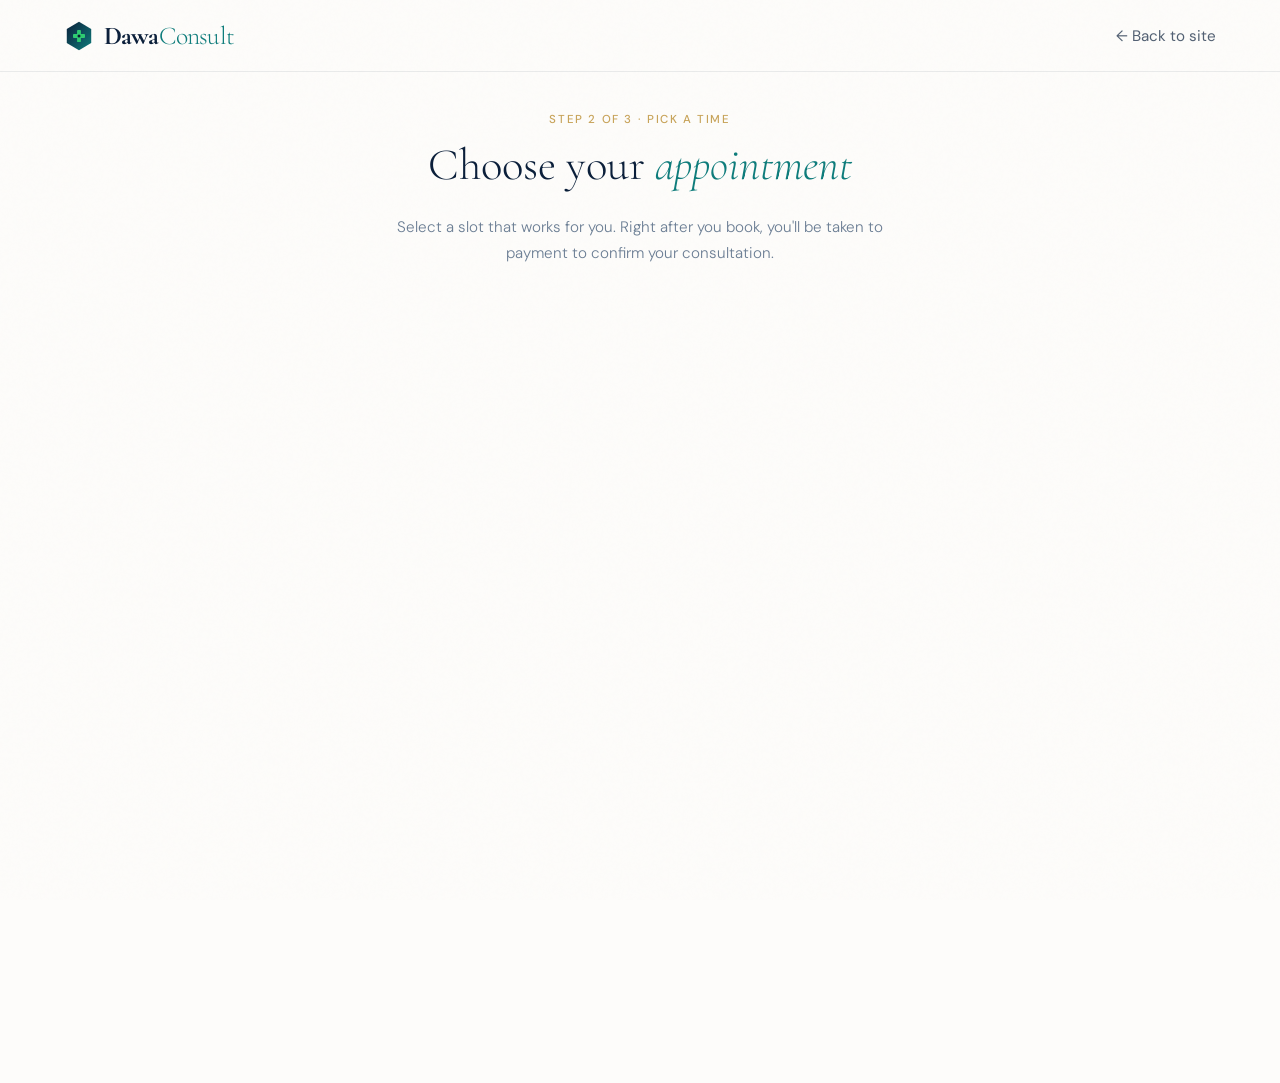
==== book.html @ 5c8137cf "Add files via upload" ====
<!DOCTYPE html>
<html lang="en">
<head>
<meta charset="UTF-8">
<meta name="viewport" content="width=device-width, initial-scale=1.0">
<meta name="description" content="Pick a time for your DawaConsult pharmacy consultation.">
<title>Book Your Consultation | DawaConsult</title>

<!-- Same favicon as the rest of the site -->
<link rel="icon" type="image/svg+xml" href="data:image/svg+xml,%3Csvg xmlns='http://www.w3.org/2000/svg' viewBox='0 0 140 140'%3E%3Cdefs%3E%3ClinearGradient id='g' x1='0%25' y1='0%25' x2='100%25' y2='100%25'%3E%3Cstop offset='0%25' stop-color='%230B1F3A'/%3E%3Cstop offset='100%25' stop-color='%230E7C7B'/%3E%3C/linearGradient%3E%3C/defs%3E%3Cpolygon points='70,4 127,37 127,103 70,136 13,103 13,37' fill='url(%23g)'/%3E%3Crect x='61' y='42' width='18' height='56' rx='4' fill='%232ECC71'/%3E%3Crect x='42' y='61' width='56' height='18' rx='4' fill='%232ECC71'/%3E%3Ccircle cx='70' cy='70' r='7' fill='%230B1F3A'/%3E%3C/svg%3E">

<!-- Same fonts as the rest of the site -->
<link rel="preconnect" href="https://fonts.googleapis.com">
<link href="https://fonts.googleapis.com/css2?family=Cormorant+Garamond:ital,wght@0,300;0,400;0,600;0,700;1,300;1,400&family=DM+Sans:wght@300;400;500&display=swap" rel="stylesheet">

<!-- Your existing stylesheet -->
<link rel="stylesheet" href="styles.css">

<!-- Calendly embed assets -->
<link href="https://assets.calendly.com/assets/external/widget.css" rel="stylesheet">
<script src="https://assets.calendly.com/assets/external/widget.js"></script>

<style>
  .pay-header {
    display: flex; align-items: center; justify-content: space-between;
    padding: 1.25rem 5vw; border-bottom: 1px solid rgba(11,31,58,0.08);
    background: var(--white, #FDFCFA);
  }
  .pay-header .nav-logo { display: flex; align-items: center; gap: 0.6rem; }
  .pay-back { font-family: 'DM Sans', sans-serif; font-size: 0.95rem; color: var(--navy, #0B1F3A); text-decoration: none; opacity: 0.7; }
  .pay-back:hover { opacity: 1; }

  .book-wrap { max-width: 900px; margin: 0 auto; padding: 2.5rem 5vw 4rem; }
  .book-intro { text-align: center; margin-bottom: 2rem; }
  .book-intro .section-title, .book-intro .section-sub { margin-left: auto; margin-right: auto; }

  /* The little banner that appears when a booking is detected */
  .book-confirm {
    display: none; text-align: center; max-width: 520px; margin: 0 auto 1.5rem;
    background: var(--cream, #F5F0E8); border-radius: 12px; padding: 1rem 1.25rem;
    font-family: 'DM Sans', sans-serif; color: var(--navy, #0B1F3A);
  }
  .book-confirm.show { display: block; }

  #calendly-embed { min-width: 320px; height: 720px; }
</style>
</head>
<body>

<header class="pay-header">
  <a href="index.html" class="nav-logo" style="text-decoration:none;">
    <svg width="30" height="30" viewBox="0 0 140 140" xmlns="http://www.w3.org/2000/svg">
      <defs>
        <linearGradient id="navHex" x1="0%" y1="0%" x2="100%" y2="100%">
          <stop offset="0%" stop-color="#0B1F3A"/>
          <stop offset="100%" stop-color="#0E7C7B"/>
        </linearGradient>
      </defs>
      <polygon points="70,4 127,37 127,103 70,136 13,103 13,37" fill="url(#navHex)"/>
      <rect x="61" y="42" width="18" height="56" rx="4" fill="#2ECC71"/>
      <rect x="42" y="61" width="56" height="18" rx="4" fill="#2ECC71"/>
      <circle cx="70" cy="70" r="7" fill="#0B1F3A"/>
    </svg>
    <span style="font-size:1.6rem;font-weight:700;letter-spacing:-0.03em;font-family:'Cormorant Garamond',serif;color:var(--navy,#0B1F3A);">Dawa<span style="color:var(--teal,#0E7C7B);font-weight:300;">Consult</span></span>
  </a>
  <a class="pay-back" href="index.html">&larr; Back to site</a>
</header>

<main class="book-wrap">
  <div class="book-intro">
    <div class="section-label">Step 2 of 3 &middot; Pick a time</div>
    <h2 class="section-title">Choose your <em>appointment</em></h2>
    <p class="section-sub">Select a slot that works for you. Right after you book, you'll be taken to payment to confirm your consultation.</p>
  </div>

  <div class="book-confirm" id="book-confirm">
    Booked! Taking you to payment&hellip;
  </div>

  <!-- Calendly scheduler renders inside here -->
  <div id="calendly-embed"></div>
</main>

<script>
  // ─────────────────────────────────────────────────────────────
  //  book.html — embedded Calendly + hand-off to pay.html
  //  Calendly lives INSIDE this page, so when the booking finishes
  //  we catch the signal and send the visitor to pay ourselves.
  //  (No paid Calendly plan needed.)
  // ─────────────────────────────────────────────────────────────

  const CALENDLY_URL = 'https://calendly.com/cryanmwirigi/full-consultation';

  // Read what the form passed along (all optional).
  const params = new URLSearchParams(window.location.search);
  const tier  = params.get('tier')  || '';   // quick / full / ongoing
  const email = params.get('email') || '';
  const name  = params.get('name')  || '';

  // Embed the Calendly scheduler, pre-filled with their name/email if we have them.
  Calendly.initInlineWidget({
    url: CALENDLY_URL,
    parentElement: document.getElementById('calendly-embed'),
    prefill: { name: name, email: email },
  });

  // Listen for Calendly's messages. When a booking completes, hand off to pay.
  function isCalendlyEvent(e) {
    return e.data && e.origin === 'https://calendly.com'
      && typeof e.data.event === 'string'
      && e.data.event.indexOf('calendly.') === 0;
  }

  window.addEventListener('message', function (e) {
    if (isCalendlyEvent(e) && e.data.event === 'calendly.event_scheduled') {
      // Show a brief confirmation, then forward to payment carrying the package + email.
      document.getElementById('book-confirm').classList.add('show');

      const next = new URLSearchParams();
      if (tier)  next.set('tier', tier);
      if (email) next.set('email', email);

      setTimeout(function () {
        window.location.href = 'pay.html' + (next.toString() ? '?' + next.toString() : '');
      }, 1200);
    }
  });
</script>
</body>
</html>
---- styles.css ----
:root {
    --navy: #0B1F3A;
    --teal: #0E7C7B;
    --teal-light: #12A19F;
    --gold: #C8A45A;
    --gold-light: #E2C47E;
    --cream: #F5F0E8;
    --white: #FDFCFA;
    --text: #1A2E44;
    --muted: #6B7E94;
    --border: rgba(200,164,90,0.25);
  }

  *, *::before, *::after { box-sizing: border-box; margin: 0; padding: 0; }

  html { scroll-behavior: smooth; }

  body {
    font-family: 'DM Sans', sans-serif;
    background: var(--white);
    color: var(--text);
    overflow-x: hidden;
  }

  /* ── NOISE OVERLAY ── */
  body::before {
    content: '';
    position: fixed;
    inset: 0;
    background-image: url("data:image/svg+xml,%3Csvg viewBox='0 0 200 200' xmlns='http://www.w3.org/2000/svg'%3E%3Cfilter id='n'%3E%3CfeTurbulence type='fractalNoise' baseFrequency='0.9' numOctaves='4' stitchTiles='stitch'/%3E%3C/filter%3E%3Crect width='100%25' height='100%25' filter='url(%23n)' opacity='0.03'/%3E%3C/svg%3E");
    pointer-events: none;
    z-index: 9999;
    opacity: 0.4;
  }

  /* ── NAV ── */
  nav {
    position: fixed;
    top: 0; left: 0; right: 0;
    z-index: 100;
    display: flex;
    align-items: center;
    justify-content: space-between;
    padding: 1.4rem 5vw;
    background: transparent;
    backdrop-filter: none;
    border-bottom: 1px solid transparent;
    transition: background 0.3s cubic-bezier(0.4,0,0.2,1), backdrop-filter 0.3s, border-color 0.3s, box-shadow 0.3s cubic-bezier(0.4,0,0.2,1), padding 0.3s;
  }

  nav.scrolled {
    background: var(--white);
    backdrop-filter: none;
    border-bottom-color: transparent;
    box-shadow: 0 2px 12px rgba(11, 31, 58, 0.06);
  }

  .nav-logo {
    font-family: 'Cormorant Garamond', serif;
    font-size: 1.7rem;
    font-weight: 700;
    color: var(--white);
    letter-spacing: -0.02em;
    display: flex;
    align-items: center;
    gap: 0.6rem;
    transition: color 0.3s cubic-bezier(0.4,0,0.2,1);
  }

  .nav-logo span { 
    color: rgba(255,255,255,0.85); 
    transition: color 0.3s cubic-bezier(0.4,0,0.2,1);
  }

  nav.scrolled .nav-logo { color: var(--navy); }
  nav.scrolled .nav-logo span { color: var(--teal); }

  .nav-links {
    display: flex;
    gap: 2.4rem;
    list-style: none;
  }

  .nav-links a {
    font-size: 0.82rem;
    font-weight: 500;
    letter-spacing: 0.08em;
    text-transform: uppercase;
    color: rgba(255,255,255,0.85);
    text-decoration: none;
    transition: color 0.3s cubic-bezier(0.4,0,0.2,1);
  }

  .nav-links a:hover { color: var(--white); }

  nav.scrolled .nav-links a { color: var(--muted); }
  nav.scrolled .nav-links a:hover { color: var(--teal); }

  .nav-cta {
    background: var(--teal);
    color: var(--white) !important;
    padding: 0.55rem 1.4rem;
    border-radius: 2px;
  }

  .nav-cta:hover { background: var(--teal-light); color: var(--white) !important; }

  /* ── HERO: FULL-BLEED IMAGE STACK ── */
  .hero {
    min-height: 100dvh;
    position: relative;
    display: flex;
    align-items: center;
    justify-content: center;
    text-align: center;
    padding: 8rem 5vw 5rem;
    overflow: hidden;
  }

  /* The living image background */
  .hero-image-bg {
    position: absolute;
    inset: 0;
    z-index: 0;
  }

  .hero-bg-img {
    position: absolute;
    inset: 0;
    width: 100%;
    height: 100%;
    object-fit: cover;
    opacity: 0;
    transition: opacity 1.8s cubic-bezier(0.4, 0, 0.2, 1);
    z-index: 1;
  }

  .hero-bg-img.active {
    opacity: 1;
    z-index: 2;
    animation: kenBurns 7s ease-out forwards;
  }

  @keyframes kenBurns {
    0% { transform: scale(1) translate(0, 0); }
    100% { transform: scale(1.1) translate(-1%, -1%); }
  }

  /* Dark overlay so text is readable */
  .hero-bg-overlay {
    position: absolute;
    inset: 0;
    background: linear-gradient(to bottom, rgba(11,31,58,0.82) 0%, rgba(11,31,58,0.65) 40%, rgba(11,31,58,0.75) 100%);
    z-index: 3;
  }

  /* Content sits on top */
  .hero-content {
    position: relative;
    z-index: 4;
    max-width: 720px;
    margin: 0 auto;
  }

  .hero-badge {
    display: inline-flex;
    align-items: center;
    gap: 0.5rem;
    font-size: 0.75rem;
    font-weight: 500;
    letter-spacing: 0.12em;
    text-transform: uppercase;
    color: var(--gold);
    border: 1px solid rgba(200,164,90,0.4);
    padding: 0.4rem 1rem;
    border-radius: 100px;
    margin-bottom: 1.8rem;
    animation: fadeUp 0.8s ease both;
  }

  .hero-badge::before {
    content: '';
    width: 6px; height: 6px;
    border-radius: 50%;
    background: var(--gold);
  }

  .hero-title {
    font-family: 'Cormorant Garamond', serif;
    font-size: clamp(2.8rem, 5.5vw, 5.2rem);
    font-weight: 300;
    line-height: 1.08;
    color: var(--white);
    margin-bottom: 1.6rem;
    animation: fadeUp 0.8s 0.1s ease both;
    text-shadow: 0 2px 20px rgba(11,31,58,0.3);
  }

  .hero-title em {
    font-style: italic;
    color: var(--teal-light);
  }

  .hero-desc {
    font-size: 1.05rem;
    line-height: 1.75;
    color: rgba(253,252,250,0.85);
    max-width: 520px;
    margin: 0 auto 2.8rem;
    font-weight: 300;
    animation: fadeUp 0.8s 0.2s ease both;
    text-shadow: 0 1px 10px rgba(11,31,58,0.2);
  }

  .hero-actions {
    display: flex;
    gap: 1.2rem;
    flex-wrap: wrap;
    justify-content: center;
    animation: fadeUp 0.8s 0.3s ease both;
  }

  .btn-primary {
    background: var(--teal);
    color: var(--white);
    padding: 0.95rem 2.4rem;
    border: none;
    border-radius: 2px;
    font-family: 'DM Sans', sans-serif;
    font-size: 0.85rem;
    font-weight: 500;
    letter-spacing: 0.06em;
    text-transform: uppercase;
    cursor: pointer;
    text-decoration: none;
    transition: background 0.25s cubic-bezier(0.4, 0, 0.2, 1), transform 0.2s cubic-bezier(0.4, 0, 0.2, 1);
    display: inline-block;
  }

  .btn-primary:hover { background: var(--teal-light); transform: translateY(-1px); }

  .btn-outline {
    background: transparent;
    color: var(--white);
    padding: 0.95rem 2.4rem;
    border: 1.5px solid rgba(253,252,250,0.5);
    border-radius: 2px;
    font-family: 'DM Sans', sans-serif;
    font-size: 0.85rem;
    font-weight: 500;
    letter-spacing: 0.06em;
    text-transform: uppercase;
    cursor: pointer;
    text-decoration: none;
    transition: background 0.25s cubic-bezier(0.4, 0, 0.2, 1), color 0.25s cubic-bezier(0.4, 0, 0.2, 1), border-color 0.25s;
    display: inline-block;
  }

  .btn-outline:hover { background: var(--white); color: var(--navy); border-color: var(--white); }

  /* ── SECTION BASE ── */
  section { padding: 7rem 5vw; }

  .section-label {
    font-size: 0.72rem;
    font-weight: 500;
    letter-spacing: 0.14em;
    text-transform: uppercase;
    color: var(--gold);
    margin-bottom: 0.8rem;
  }

  .section-title {
    font-family: 'Cormorant Garamond', serif;
    font-size: clamp(2rem, 3.5vw, 3rem);
    font-weight: 300;
    color: var(--navy);
    line-height: 1.15;
    max-width: 520px;
    margin-bottom: 1.4rem;
  }

  .section-title em { font-style: italic; color: var(--teal); }

  .section-sub {
    font-size: 0.95rem;
    line-height: 1.75;
    color: var(--muted);
    max-width: 520px;
    font-weight: 300;
  }

  /* ── SERVICES ── */
  .services-section {
    background: var(--navy);
    position: relative;
    overflow: hidden;
  }

  .services-section::before {
    content: '';
    position: absolute;
    top: -100px; right: -100px;
    width: 500px; height: 500px;
    border-radius: 50%;
    background: radial-gradient(circle, rgba(14,124,123,0.15) 0%, transparent 70%);
  }

  .services-section .section-label { color: var(--gold); }

  .services-section .section-title { color: var(--white); max-width: none; }

  .services-section .section-sub { color: rgba(253,252,250,0.55); }

  .services-header {
    display: grid;
    grid-template-columns: 1fr 1fr;
    gap: 4rem;
    align-items: end;
    margin-bottom: 4rem;
  }

  .services-grid {
    display: grid;
    grid-template-columns: repeat(3, 1fr);
    gap: 1.5px;
    background: rgba(255,255,255,0.06);
  }

  .service-card {
    background: var(--navy);
    padding: 3rem 2.4rem;
    border: 1px solid rgba(200,164,90,0.12);
    transition: background 0.3s cubic-bezier(0.4, 0, 0.2, 1), border-color 0.3s cubic-bezier(0.4, 0, 0.2, 1), transform 0.3s cubic-bezier(0.4, 0, 0.2, 1);
    cursor: default;
  }

  .service-card:hover {
    background: rgba(14,124,123,0.12);
    border-color: rgba(14,124,123,0.4);
    transform: translateY(-3px);
  }

  .service-icon {
    width: 48px; height: 48px;
    border-radius: 4px;
    background: rgba(200,164,90,0.1);
    border: 1px solid rgba(200,164,90,0.2);
    display: flex;
    align-items: center;
    justify-content: center;
    margin-bottom: 1.4rem;
    font-size: 1.3rem;
  }

  .service-title {
    font-family: 'Cormorant Garamond', serif;
    font-size: 1.2rem;
    font-weight: 600;
    color: var(--white);
    margin-bottom: 0.7rem;
  }

  .service-desc {
    font-size: 0.84rem;
    line-height: 1.7;
    color: rgba(253,252,250,0.5);
    font-weight: 300;
  }

  /* ── HOW IT WORKS ── */
  .how-section { background: var(--cream); }

  .steps {
    display: grid;
    grid-template-columns: repeat(4, 1fr);
    gap: 2rem;
    margin-top: 4rem;
  }

  .step {
    position: relative;
    padding-top: 1rem;
  }

  .step::before {
    content: '';
    position: absolute;
    top: 22px; left: calc(2.2rem + 16px);
    right: -2rem;
    height: 1px;
    background: linear-gradient(90deg, var(--gold), transparent);
  }

  .step:last-child::before { display: none; }

  .step-num {
    width: 44px; height: 44px;
    border-radius: 50%;
    background: var(--white);
    border: 2px solid var(--gold);
    display: flex;
    align-items: center;
    justify-content: center;
    font-family: 'Cormorant Garamond', serif;
    font-size: 1.1rem;
    font-weight: 600;
    color: var(--gold);
    margin-bottom: 1.4rem;
    position: relative;
    z-index: 1;
  }

  .step-title {
    font-family: 'Cormorant Garamond', serif;
    font-size: 1.1rem;
    font-weight: 600;
    color: var(--navy);
    margin-bottom: 0.5rem;
  }

  .step-desc {
    font-size: 0.84rem;
    line-height: 1.65;
    color: var(--muted);
    font-weight: 300;
  }

  /* ── WHY ── */
  .why-section {
    display: grid;
    grid-template-columns: 1fr 1fr;
    gap: 6rem;
    align-items: center;
    padding: 7rem 5vw;
  }

  .why-list {
    list-style: none;
    margin-top: 2.4rem;
    display: flex;
    flex-direction: column;
    gap: 1.4rem;
  }

  .why-item {
    display: flex;
    gap: 1.2rem;
    align-items: flex-start;
  }

  .why-check {
    width: 32px; height: 32px;
    min-width: 32px;
    border-radius: 50%;
    background: rgba(14,124,123,0.08);
    border: 1.5px solid var(--teal);
    display: flex;
    align-items: center;
    justify-content: center;
    color: var(--teal);
    font-size: 0.8rem;
    margin-top: 1px;
  }

  .why-text strong {
    display: block;
    font-size: 0.9rem;
    font-weight: 500;
    color: var(--navy);
    margin-bottom: 0.2rem;
  }

  .why-text span {
    font-size: 0.82rem;
    color: var(--muted);
    line-height: 1.6;
  }

  .why-visual {
    position: relative;
  }

  .quote-block {
    background: var(--navy);
    border-radius: 4px;
    padding: 3rem 2.8rem;
    position: relative;
    overflow: hidden;
  }

  .quote-block::after {
    content: '"';
    position: absolute;
    top: -20px; right: 20px;
    font-family: 'Cormorant Garamond', serif;
    font-size: 12rem;
    color: rgba(200,164,90,0.08);
    line-height: 1;
    pointer-events: none;
  }

  .quote-text {
    font-family: 'Cormorant Garamond', serif;
    font-size: 1.5rem;
    font-weight: 300;
    font-style: italic;
    color: var(--white);
    line-height: 1.5;
    margin-bottom: 1.5rem;
  }

  .quote-author {
    font-size: 0.78rem;
    font-weight: 500;
    letter-spacing: 0.1em;
    text-transform: uppercase;
    color: var(--gold);
  }

  .credential-tags {
    display: flex;
    flex-wrap: wrap;
    gap: 0.7rem;
    margin-top: 2rem;
  }

  .tag {
    font-size: 0.72rem;
    font-weight: 500;
    letter-spacing: 0.07em;
    text-transform: uppercase;
    color: var(--teal);
    border: 1px solid rgba(14,124,123,0.3);
    padding: 0.35rem 0.85rem;
    border-radius: 100px;
    background: rgba(14,124,123,0.06);
  }

  /* ── CONSULT FORM ── */
  .consult-section {
    background: var(--cream);
    display: grid;
    grid-template-columns: 1fr 1fr;
    gap: 6rem;
    padding: 7rem 5vw;
    align-items: start;
  }

  .form-wrap {
    background: var(--white);
    border: 1px solid var(--border);
    border-radius: 4px;
    padding: 3rem 2.5rem;
    box-shadow: 0 20px 60px rgba(11,31,58,0.07);
  }

  .form-title {
    font-family: 'Cormorant Garamond', serif;
    font-size: 1.6rem;
    font-weight: 600;
    color: var(--navy);
    margin-bottom: 0.4rem;
  }

  .form-sub {
    font-size: 0.82rem;
    color: var(--muted);
    margin-bottom: 2rem;
    font-weight: 300;
  }

  .form-group {
    margin-bottom: 1.2rem;
  }

  .form-label {
    display: block;
    font-size: 0.75rem;
    font-weight: 500;
    letter-spacing: 0.07em;
    text-transform: uppercase;
    color: var(--muted);
    margin-bottom: 0.5rem;
  }

  .form-input, .form-select, .form-textarea {
    width: 100%;
    background: var(--cream);
    border: 1px solid rgba(11,31,58,0.12);
    border-radius: 2px;
    padding: 0.75rem 1rem;
    font-family: 'DM Sans', sans-serif;
    font-size: 0.88rem;
    color: var(--text);
    transition: border-color 0.2s, box-shadow 0.2s;
    appearance: none;
    outline: none;
  }

  .form-input:focus, .form-select:focus, .form-textarea:focus {
    border-color: var(--teal);
    box-shadow: 0 0 0 3px rgba(14,124,123,0.1);
    background: var(--white);
  }

  .form-textarea { resize: vertical; min-height: 100px; }

  .form-row { display: grid; grid-template-columns: 1fr 1fr; gap: 1rem; }

  .form-submit {
    width: 100%;
    background: var(--navy);
    color: var(--white);
    border: none;
    border-radius: 2px;
    padding: 1rem;
    font-family: 'DM Sans', sans-serif;
    font-size: 0.85rem;
    font-weight: 500;
    letter-spacing: 0.08em;
    text-transform: uppercase;
    cursor: pointer;
    transition: background 0.25s cubic-bezier(0.4, 0, 0.2, 1), transform 0.2s cubic-bezier(0.4, 0, 0.2, 1);
    margin-top: 0.5rem;
  }

  .form-submit:hover { background: var(--teal); transform: translateY(-1px); }

  .consult-info { padding-top: 0.5rem; }

  .info-block {
    margin-bottom: 2.4rem;
  }

  .info-block-title {
    font-family: 'Cormorant Garamond', serif;
    font-size: 1.05rem;
    font-weight: 600;
    color: var(--navy);
    margin-bottom: 0.4rem;
  }

  .info-block-text {
    font-size: 0.84rem;
    color: var(--muted);
    line-height: 1.65;
    font-weight: 300;
  }

  .contact-list {
    list-style: none;
    display: flex;
    flex-direction: column;
    gap: 1rem;
    margin-top: 1rem;
  }

  .contact-item {
    display: flex;
    align-items: center;
    gap: 1rem;
    font-size: 0.88rem;
    color: var(--text);
  }

  .contact-icon {
    width: 36px; height: 36px;
    border-radius: 4px;
    background: rgba(14,124,123,0.08);
    display: flex;
    align-items: center;
    justify-content: center;
    font-size: 1rem;
    flex-shrink: 0;
  }

  /* ── FOOTER ── */
  footer {
    background: var(--navy);
    padding: 4rem 5vw 2.5rem;
    display: grid;
    grid-template-columns: 1.5fr 1fr 1fr;
    gap: 4rem;
    border-top: 1px solid rgba(200,164,90,0.15);
  }

  .footer-brand {
    font-family: 'Cormorant Garamond', serif;
    font-size: 1.8rem;
    font-weight: 700;
    color: var(--white);
    margin-bottom: 0.8rem;
    letter-spacing: -0.02em;
  }

  .footer-brand span { color: var(--teal-light); }

  .footer-desc {
    font-size: 0.82rem;
    line-height: 1.7;
    color: rgba(253,252,250,0.4);
    font-weight: 300;
  }

  .footer-col-title {
    font-size: 0.72rem;
    font-weight: 500;
    letter-spacing: 0.12em;
    text-transform: uppercase;
    color: var(--gold);
    margin-bottom: 1.2rem;
  }

  .footer-links {
    list-style: none;
    display: flex;
    flex-direction: column;
    gap: 0.7rem;
  }

  .footer-links a {
    font-size: 0.84rem;
    color: rgba(253,252,250,0.45);
    text-decoration: none;
    transition: color 0.2s;
  }

  .footer-links a:hover { color: var(--white); }

  .footer-bottom {
    grid-column: 1 / -1;
    display: flex;
    justify-content: space-between;
    align-items: center;
    padding-top: 2rem;
    border-top: 1px solid rgba(255,255,255,0.06);
    font-size: 0.75rem;
    color: rgba(253,252,250,0.3);
  }

  /* ── ANIMATIONS ── */
  @keyframes fadeUp {
    from { opacity: 0; transform: translateY(20px); }
    to { opacity: 1; transform: translateY(0); }
  }

  @keyframes fadeIn {
    from { opacity: 0; }
    to { opacity: 1; }
  }

  /* ── SCROLL REVEAL ── */
  .reveal {
    opacity: 0;
    transform: translateY(24px);
    transition: opacity 0.7s ease, transform 0.7s ease;
  }

  .reveal.visible {
    opacity: 1;
    transform: none;
  }

  /* ── PAYMENT FLOW ── */
  .payment-flow {
    background: var(--navy);
    border-radius: 4px;
    padding: 1.8rem 2rem;
    margin: 1.8rem 0 1.8rem;
    border: 1px solid rgba(200,164,90,0.15);
  }

  .payment-flow-title {
    font-family: 'Cormorant Garamond', serif;
    font-size: 1.1rem;
    font-weight: 600;
    color: var(--white);
    margin-bottom: 1.2rem;
  }

  .payment-steps {
    display: flex;
    flex-direction: column;
    gap: 0.9rem;
    margin-bottom: 1.5rem;
  }

  .pay-step {
    display: flex;
    align-items: flex-start;
    gap: 0.9rem;
  }

  .pay-step-num {
    width: 24px; height: 24px;
    min-width: 24px;
    border-radius: 50%;
    background: rgba(14,124,123,0.25);
    border: 1.5px solid var(--teal);
    display: flex;
    align-items: center;
    justify-content: center;
    font-size: 0.7rem;
    font-weight: 700;
    color: var(--teal-light);
    margin-top: 1px;
  }

  .pay-step-text {
    font-size: 0.83rem;
    color: rgba(253,252,250,0.6);
    line-height: 1.55;
    font-weight: 300;
  }

  .pay-step-text strong { color: var(--white); font-weight: 500; }

  .mpesa-badge {
    display: flex;
    align-items: center;
    gap: 0.9rem;
    background: rgba(255,255,255,0.05);
    border: 1px solid rgba(200,164,90,0.2);
    border-radius: 3px;
    padding: 0.75rem 1rem;
  }

  .mpesa-logo {
    background: #4CAF50;
    color: white;
    font-size: 0.65rem;
    font-weight: 800;
    letter-spacing: 0.08em;
    padding: 0.25rem 0.6rem;
    border-radius: 2px;
    white-space: nowrap;
  }

  .mpesa-details {
    font-size: 0.78rem;
    color: rgba(253,252,250,0.55);
    font-weight: 300;
  }

  /* ── HAMBURGER ── */
  .hamburger {
    display: none;
    flex-direction: column;
    gap: 5px;
    cursor: pointer;
    padding: 4px;
    background: none;
    border: none;
  }

  .hamburger span {
    display: block;
    width: 24px;
    height: 2px;
    background: var(--white);
    border-radius: 2px;
    transition: all 0.3s;
  }

  nav.scrolled .hamburger span { background: var(--navy); }

  .hamburger.open span:nth-child(1) { transform: translateY(7px) rotate(45deg); }
  .hamburger.open span:nth-child(2) { opacity: 0; }
  .hamburger.open span:nth-child(3) { transform: translateY(-7px) rotate(-45deg); }

  .mobile-menu {
    display: none;
    position: fixed;
    top: 60px; left: 0; right: 0;
    background: var(--white);
    border-bottom: 1px solid var(--border);
    padding: 1.5rem 5vw;
    flex-direction: column;
    gap: 0;
    z-index: 99;
    box-shadow: 0 10px 30px rgba(11,31,58,0.08);
  }

  .mobile-menu.open { display: flex; }

  .mobile-menu a {
    font-size: 0.9rem;
    font-weight: 500;
    letter-spacing: 0.06em;
    text-transform: uppercase;
    color: var(--text);
    text-decoration: none;
    padding: 1rem 0;
    border-bottom: 1px solid var(--border);
    transition: color 0.2s;
  }

  .mobile-menu a:last-child {
    border-bottom: none;
    color: var(--teal);
    font-weight: 600;
    padding-top: 1.2rem;
  }

  .mobile-menu a:hover { color: var(--teal); }

  @media (max-width: 900px) {
    .hamburger { display: flex; }
  }

  /* ── FEEDBACK ── */
  .feedback-section { background: var(--navy); padding: 7rem 5vw; }
  .feedback-inner { max-width: 680px; margin: 0 auto; }
  .feedback-section .section-label { color: var(--gold); }
  .feedback-section .section-title { color: var(--white); }
  .feedback-section .section-title em { color: var(--teal-light); }
  .feedback-section .section-sub { color: rgba(253,252,250,0.5); margin-bottom: 2.5rem; }
  .feedback-form-wrap { background: rgba(255,255,255,0.04); border: 1px solid rgba(200,164,90,0.15); border-radius: 4px; padding: 2.5rem; }
  .feedback-form-wrap .form-label { color: rgba(253,252,250,0.6); }
  .feedback-form-wrap .form-textarea { background: rgba(255,255,255,0.06); border-color: rgba(255,255,255,0.1); color: var(--white); }
  .feedback-form-wrap .form-textarea::placeholder { color: rgba(253,252,250,0.3); }
  .feedback-options { display: flex; flex-direction: column; gap: 0.7rem; margin-top: 0.5rem; margin-bottom: 0.5rem; }
  .feedback-option { display: flex; align-items: center; gap: 0.7rem; font-size: 0.88rem; color: rgba(253,252,250,0.65); cursor: pointer; font-weight: 300; }
  .feedback-option input { accent-color: var(--teal); width: 16px; height: 16px; cursor: pointer; }
  .feedback-option:hover { color: var(--white); }
  .feedback-form-wrap .form-submit { background: var(--teal); margin-top: 1.5rem; }
  .feedback-form-wrap .form-submit:hover { background: var(--teal-light); }

  .wa-float {
    position: fixed;
    bottom: 2rem;
    right: 2rem;
    z-index: 999;
    display: flex;
    align-items: center;
    gap: 0.75rem;
    background: #25D366;
    color: #fff;
    text-decoration: none;
    padding: 0.75rem 1.4rem 0.75rem 1rem;
    border-radius: 100px;
    box-shadow: 0 8px 28px rgba(37,211,102,0.4);
    font-size: 0.82rem;
    font-weight: 500;
    letter-spacing: 0.04em;
    transition: transform 0.2s, box-shadow 0.2s;
    animation: fadeUp 0.8s 0.6s ease both;
  }
  .wa-float:hover { transform: translateY(-3px); box-shadow: 0 12px 36px rgba(37,211,102,0.5); }
  .wa-float svg { width: 22px; height: 22px; fill: #fff; flex-shrink: 0; }

  /* ── TOAST ── */
  .toast {
    position: fixed;
    bottom: 5.5rem;
    right: 2rem;
    z-index: 998;
    background: var(--navy);
    color: var(--white);
    padding: 0.9rem 1.4rem;
    border-radius: 4px;
    font-size: 0.82rem;
    box-shadow: 0 8px 24px rgba(11,31,58,0.2);
    border-left: 3px solid var(--teal);
    opacity: 0;
    transform: translateY(10px);
    transition: opacity 0.3s, transform 0.3s;
    pointer-events: none;
    max-width: 280px;
  }
  .toast.show { opacity: 1; transform: translateY(0); }

  /* ── PRICING ── */
  .pricing-section {
    background: var(--white);
    padding: 7rem 5vw;
  }

  .pricing-header {
    text-align: center;
    margin-bottom: 4rem;
  }

  .pricing-header .section-title { margin: 0 auto 1rem; text-align: center; }
  .pricing-header .section-sub { margin: 0 auto; text-align: center; }

  .pricing-grid {
    display: grid;
    grid-template-columns: repeat(3, 1fr);
    gap: 1.5rem;
    max-width: 1000px;
    margin: 0 auto;
  }

  .pricing-card {
    border: 1px solid var(--border);
    border-radius: 4px;
    padding: 2.8rem 2.2rem;
    position: relative;
    transition: transform 0.25s cubic-bezier(0.4, 0, 0.2, 1), box-shadow 0.25s cubic-bezier(0.4, 0, 0.2, 1);
    background: var(--white);
  }

  .pricing-card:hover {
    transform: translateY(-6px);
    box-shadow: 0 24px 60px rgba(11,31,58,0.1);
  }

  .pricing-card.featured {
    background: var(--navy);
    border-color: transparent;
    box-shadow: 0 20px 60px rgba(11,31,58,0.18);
  }

  .pricing-card.featured::before {
    content: 'Most Popular';
    position: absolute;
    top: -13px;
    left: 50%;
    transform: translateX(-50%);
    background: linear-gradient(90deg, var(--gold), var(--gold-light));
    color: var(--navy);
    font-size: 0.68rem;
    font-weight: 600;
    letter-spacing: 0.1em;
    text-transform: uppercase;
    padding: 0.3rem 1.1rem;
    border-radius: 100px;
    white-space: nowrap;
  }

  .pricing-tier {
    font-size: 0.72rem;
    font-weight: 500;
    letter-spacing: 0.12em;
    text-transform: uppercase;
    color: var(--teal);
    margin-bottom: 0.6rem;
  }

  .pricing-card.featured .pricing-tier { color: var(--gold); }

  .pricing-name {
    font-family: 'Cormorant Garamond', serif;
    font-size: 1.6rem;
    font-weight: 600;
    color: var(--navy);
    margin-bottom: 1.2rem;
  }

  .pricing-card.featured .pricing-name { color: var(--white); }

  .pricing-amount {
    display: flex;
    align-items: flex-end;
    gap: 0.3rem;
    margin-bottom: 0.4rem;
  }

  .pricing-currency {
    font-size: 1rem;
    font-weight: 500;
    color: var(--muted);
    margin-bottom: 0.4rem;
  }

  .pricing-card.featured .pricing-currency { color: rgba(253,252,250,0.5); }

  .pricing-price {
    font-family: 'Cormorant Garamond', serif;
    font-size: 3rem;
    font-weight: 600;
    line-height: 1;
    color: var(--navy);
  }

  .pricing-card.featured .pricing-price { color: var(--white); }

  .pricing-period {
    font-size: 0.8rem;
    color: var(--muted);
    margin-bottom: 0.4rem;
  }

  .pricing-card.featured .pricing-period { color: rgba(253,252,250,0.45); }

  .pricing-desc {
    font-size: 0.82rem;
    color: var(--muted);
    line-height: 1.6;
    margin-bottom: 1.8rem;
    font-weight: 300;
    padding-bottom: 1.8rem;
    border-bottom: 1px solid var(--border);
  }

  .pricing-card.featured .pricing-desc {
    color: rgba(253,252,250,0.45);
    border-bottom-color: rgba(255,255,255,0.08);
  }

  .pricing-features {
    list-style: none;
    display: flex;
    flex-direction: column;
    gap: 0.85rem;
    margin-bottom: 2.2rem;
  }

  .pricing-feature {
    display: flex;
    align-items: flex-start;
    gap: 0.7rem;
    font-size: 0.84rem;
    color: var(--text);
    font-weight: 300;
  }

  .pricing-card.featured .pricing-feature { color: rgba(253,252,250,0.75); }

  .pricing-feature::before {
    content: '✓';
    font-size: 0.7rem;
    font-weight: 700;
    color: var(--teal);
    background: rgba(14,124,123,0.1);
    border: 1px solid rgba(14,124,123,0.25);
    width: 18px; height: 18px;
    min-width: 18px;
    border-radius: 50%;
    display: flex;
    align-items: center;
    justify-content: center;
    margin-top: 1px;
  }

  .pricing-card.featured .pricing-feature::before {
    color: var(--gold);
    background: rgba(200,164,90,0.1);
    border-color: rgba(200,164,90,0.3);
  }

  .pricing-btn {
    display: block;
    width: 100%;
    text-align: center;
    padding: 0.85rem;
    border-radius: 2px;
    font-family: 'DM Sans', sans-serif;
    font-size: 0.82rem;
    font-weight: 500;
    letter-spacing: 0.08em;
    text-transform: uppercase;
    text-decoration: none;
    transition: background 0.25s cubic-bezier(0.4, 0, 0.2, 1), color 0.25s cubic-bezier(0.4, 0, 0.2, 1);
    border: 1.5px solid var(--navy);
    color: var(--navy);
    background: transparent;
    cursor: pointer;
  }

  .pricing-btn:hover { background: var(--navy); color: var(--white); }

  .pricing-card.featured .pricing-btn {
    background: linear-gradient(135deg, var(--gold) 0%, var(--gold-light) 100%);
    border-color: transparent;
    color: var(--navy);
    font-weight: 600;
  }

  .pricing-card.featured .pricing-btn:hover {
    background: var(--gold-light);
    transform: translateY(-1px);
  }

  .pricing-note {
    text-align: center;
    margin-top: 2.5rem;
    font-size: 0.8rem;
    color: var(--muted);
    font-weight: 300;
  }

  .pricing-note span { color: var(--teal); font-weight: 500; }

  /* ── MANIFESTO ── */
  .manifesto-section {
    background: var(--cream);
    padding: 7rem 5vw;
    position: relative;
    overflow: hidden;
  }

  .manifesto-section::before {
    content: '';
    position: absolute;
    top: -200px; left: -200px;
    width: 500px; height: 500px;
    border-radius: 50%;
    background: radial-gradient(circle, rgba(200,164,90,0.08) 0%, transparent 70%);
    pointer-events: none;
  }

  .manifesto-section::after {
    content: '';
    position: absolute;
    bottom: -200px; right: -200px;
    width: 500px; height: 500px;
    border-radius: 50%;
    background: radial-gradient(circle, rgba(14,124,123,0.07) 0%, transparent 70%);
    pointer-events: none;
  }

  .manifesto-inner {
    max-width: 760px;
    margin: 0 auto;
    text-align: center;
    position: relative;
  }

  .manifesto-label {
    font-size: 0.72rem;
    font-weight: 500;
    letter-spacing: 0.18em;
    text-transform: uppercase;
    color: var(--gold);
    margin-bottom: 1.6rem;
  }

  .manifesto-heading {
    font-family: 'Cormorant Garamond', serif;
    font-size: clamp(2.2rem, 4vw, 3.4rem);
    font-weight: 300;
    color: var(--navy);
    line-height: 1.15;
    margin-bottom: 2.8rem;
  }

  .manifesto-heading em { font-style: italic; color: var(--teal); }

  .manifesto-body p {
    font-family: 'Cormorant Garamond', serif;
    font-size: clamp(1.05rem, 1.5vw, 1.3rem);
    line-height: 1.75;
    color: var(--text);
    font-weight: 400;
    margin-bottom: 1.4rem;
  }

  .manifesto-body p em {
    font-style: italic;
    color: var(--muted);
  }

  .manifesto-divider {
    width: 60px;
    height: 1px;
    background: linear-gradient(90deg, transparent, var(--gold), transparent);
    margin: 2.4rem auto;
  }

  .manifesto-closing {
    font-family: 'Cormorant Garamond', serif;
    font-size: clamp(1.2rem, 1.8vw, 1.5rem) !important;
    font-style: italic;
    color: var(--navy) !important;
    font-weight: 500 !important;
    line-height: 1.5 !important;
  }

  .manifesto-closing strong {
    color: var(--teal);
    font-weight: 600;
    font-style: normal;
  }

  .manifesto-link {
    display: inline-flex;
    align-items: center;
    gap: 0.5rem;
    margin-top: 2.4rem;
    padding: 0.85rem 1.8rem;
    border: 1.5px solid var(--navy);
    border-radius: 2px;
    font-family: 'DM Sans', sans-serif;
    font-size: 0.82rem;
    font-weight: 500;
    letter-spacing: 0.08em;
    text-transform: uppercase;
    color: var(--navy);
    text-decoration: none;
    transition: background 0.25s, color 0.25s, transform 0.2s, letter-spacing 0.25s;
  }

  .manifesto-link:hover {
    background: var(--navy);
    color: var(--white);
    transform: translateY(-1px);
    letter-spacing: 0.1em;
  }

  .manifesto-link span { transition: transform 0.25s; }
  .manifesto-link:hover span { transform: translateX(4px); }

  /* ── WHO THIS IS FOR ── */
  .audience-section {
    padding: 7rem 5vw;
    background: var(--white);
    position: relative;
  }

  .audience-header {
    max-width: 720px;
    margin: 0 auto 4rem;
    text-align: center;
  }

  .audience-grid {
    display: grid;
    grid-template-columns: repeat(2, 1fr);
    gap: 1.5rem;
    max-width: 1000px;
    margin: 0 auto;
  }

  .audience-card {
    background: var(--white);
    border: 1px solid var(--border);
    border-left: 3px solid var(--teal);
    padding: 1.8rem 1.8rem;
    border-radius: 2px;
    display: flex;
    gap: 1.1rem;
    align-items: flex-start;
    transition: transform 0.25s, box-shadow 0.25s, border-left-color 0.25s;
  }

  .audience-card:hover {
    transform: translateY(-2px);
    box-shadow: 0 12px 32px rgba(11,31,58,0.08);
    border-left-color: var(--gold);
  }

  .audience-icon {
    width: 36px; height: 36px;
    min-width: 36px;
    border-radius: 50%;
    background: rgba(14,124,123,0.08);
    border: 1px solid rgba(14,124,123,0.2);
    display: flex;
    align-items: center;
    justify-content: center;
    font-size: 1rem;
  }

  .audience-text strong {
    display: block;
    font-family: 'Cormorant Garamond', serif;
    font-size: 1.15rem;
    font-weight: 600;
    color: var(--navy);
    margin-bottom: 0.3rem;
  }

  .audience-text span {
    font-size: 0.86rem;
    color: var(--muted);
    line-height: 1.6;
    font-weight: 300;
  }

  .audience-closing {
    text-align: center;
    margin-top: 3rem;
    font-family: 'Cormorant Garamond', serif;
    font-style: italic;
    font-size: 1.15rem;
    color: var(--navy);
    font-weight: 400;
  }

  .audience-closing em { color: var(--teal); font-weight: 500; }

  /* ── RESPONSIVE ── */
  @media (max-width: 900px) {
    .hero { padding-top: 6rem; }
    .hero-title { font-size: 2.6rem; }
    .hero-desc { font-size: 0.95rem; }
    .services-header { grid-template-columns: 1fr; gap: 2rem; }
    .services-grid { grid-template-columns: 1fr; }
    .steps { grid-template-columns: 1fr 1fr; }
    .step::before { display: none; }
    .why-section { grid-template-columns: 1fr; }
    .audience-grid { grid-template-columns: 1fr; }
    .pricing-grid { grid-template-columns: 1fr; max-width: 420px; }
    .consult-section { grid-template-columns: 1fr; }
    footer {
      grid-template-columns: 1fr 1fr;
      gap: 2.5rem 2rem;
    }
    footer > div:first-child {
      grid-column: 1 / -1;
    }
    .nav-links { display: none; }
  }

  @media (max-width: 600px) {
    nav { padding: 1rem 4vw; }
    section { padding: 4rem 5vw; }
    .hero { padding: 5rem 5vw 3rem; min-height: 75dvh; }
    .hero-badge { margin-top: 1rem; }
    .hero-title { font-size: 2.2rem; margin-top: 1rem; }
    .hero-desc { font-size: 0.9rem; max-width: 100%; }
    .hero-actions { flex-direction: column; align-items: stretch; gap: 0.8rem; }
    .btn-primary, .btn-outline { width: 100%; text-align: center; padding: 0.75rem 1rem; }
    .services-section { padding: 4rem 5vw; }
    .services-grid { grid-template-columns: 1fr; gap: 1rem; }
    .service-card { padding: 1.8rem 1.5rem; }
    .how-section { padding: 4rem 5vw; }
    .steps { grid-template-columns: 1fr; gap: 1.5rem; }
    .why-section { padding: 4rem 5vw; gap: 2rem; }
    .quote-block { padding: 2rem 1.5rem; }
    .quote-text { font-size: 1.2rem; }
    .manifesto-section { padding: 4rem 5vw; }
    .manifesto-body p { font-size: 1rem; }
    .audience-section { padding: 4rem 5vw; }
    .audience-card { padding: 1.4rem 1.3rem; }
    .pricing-section { padding: 4rem 5vw; }
    .pricing-grid { grid-template-columns: 1fr; max-width: 100%; }
    .pricing-card { padding: 2rem 1.5rem; }
    .pricing-price { font-size: 2.2rem; }
    .consult-section { padding: 4rem 5vw; gap: 3rem; }
    .form-wrap { padding: 2rem 1.5rem; }
    .form-row { grid-template-columns: 1fr; }
    .payment-flow { padding: 1.4rem 1.2rem; }
    footer { padding: 3rem 5vw 6rem; gap: 2rem 1.4rem; }
    .feedback-section { padding: 4rem 5vw; }
    .footer-bottom { flex-direction: column; gap: 0.5rem; text-align: center; }
    .section-title { font-size: 1.8rem; }
    .wa-float { padding: 0.65rem 1rem; font-size: 0.75rem; }
    .toast { right: 1rem; left: 1rem; max-width: 100%; }
  }

  /* ── SERVICES.HTML PAGE ── */

  .page-header {
    padding: 9rem 5vw 4rem;
    background: var(--cream);
    text-align: center;
  }

  .page-header-inner {
    max-width: 720px;
    margin: 0 auto;
  }

  .page-header .section-label {
    margin-bottom: 1rem;
  }

  .page-title {
    font-family: 'Cormorant Garamond', serif;
    font-size: 3.2rem;
    line-height: 1.1;
    color: var(--navy);
    margin: 0 0 1.5rem;
    font-weight: 600;
    letter-spacing: -0.02em;
  }

  .page-title em {
    font-style: italic;
    color: var(--teal);
  }

  .page-intro {
    font-size: 1.1rem;
    line-height: 1.6;
    color: var(--text);
    max-width: 600px;
    margin: 0 auto;
  }

  .service-detail {
    padding: 5rem 5vw;
    background: var(--white);
  }

  .service-detail-alt {
    background: var(--cream);
  }

  .service-detail-inner {
    max-width: 720px;
    margin: 0 auto;
  }

  .service-detail-icon {
    font-size: 2.4rem;
    margin-bottom: 1rem;
    display: block;
  }

  .service-detail h2 {
    font-family: 'Cormorant Garamond', serif;
    font-size: 2.4rem;
    color: var(--navy);
    margin: 0 0 1.2rem;
    font-weight: 600;
    letter-spacing: -0.01em;
  }

  .service-detail > .service-detail-inner > p:first-of-type {
    font-size: 1.05rem;
    line-height: 1.7;
    color: var(--text);
    margin: 0 0 2rem;
  }

  .service-detail h3 {
    font-family: 'DM Sans', sans-serif;
    font-size: 0.78rem;
    text-transform: uppercase;
    letter-spacing: 0.12em;
    color: var(--gold);
    font-weight: 500;
    margin: 0 0 1rem;
  }

  .service-detail ul {
    list-style: none;
    padding: 0;
    margin: 0 0 2rem;
  }

  .service-detail ul li {
    position: relative;
    padding-left: 1.5rem;
    margin-bottom: 0.8rem;
    line-height: 1.6;
    color: var(--text);
    font-size: 0.98rem;
  }

  .service-detail ul li:before {
    content: "—";
    position: absolute;
    left: 0;
    color: var(--gold);
  }

  .service-detail .best-for {
    background: rgba(14,124,123,0.06);
    padding: 1rem 1.2rem;
    border-left: 3px solid var(--teal);
    font-size: 0.95rem;
    margin: 0 0 2rem;
    color: var(--text);
  }

  .service-detail .best-for strong {
    color: var(--navy);
  }

  .service-detail .btn-primary {
    display: inline-block;
    text-decoration: none;
  }

  nav.scrolled .nav-links a.active { 
    color: var(--teal); 
    font-weight: 600; 
  }

  .mobile-menu a.active {
    color: var(--teal);
  }

  @media (max-width: 600px) {
    .page-header { padding: 7rem 5vw 3rem; }
    .page-title { font-size: 2.1rem; }
    .page-intro { font-size: 1rem; }
    .service-detail { padding: 3.5rem 5vw; }
    .service-detail h2 { font-size: 1.8rem; }
    .service-detail > .service-detail-inner > p:first-of-type { font-size: 1rem; }
    .service-detail ul li { font-size: 0.95rem; }
  }

  /* ── STAGE 4: SERVICE CARDS AS LINKS ── */
  
  /* Card was <div>, now <a> — keep it looking the same */
  a.service-card {
    text-decoration: none;
    color: inherit;
    display: flex;
    flex-direction: column;
    cursor: pointer;
  }
  
  /* "Learn more ›" cue inside each card */
  .service-card-link {
    margin-top: auto;
    padding-top: 1.2rem;
    font-family: 'DM Sans', sans-serif;
    font-size: 0.82rem;
    font-weight: 500;
    letter-spacing: 0.08em;
    text-transform: uppercase;
    color: var(--teal-light);
    transition: transform 0.3s cubic-bezier(0.4,0,0.2,1);
    display: inline-block;
  }
  
  .service-card:hover .service-card-link {
    transform: translateX(4px);
  }

  /* ── HERO ROTATING WORD (vertical slide) ── */
  
  /* Viewport: only ever shows ONE word's worth of vertical space — the rest of the track is hidden */
  .word-rotate {
    position: relative;
    display: inline-block;
    overflow: hidden;
    vertical-align: bottom;
    line-height: 1.08;
  }
  
  /* Invisible longest-word copy that locks the container's width to "personally" width */
  .word-rotate-spacer {
    visibility: hidden;
  }
  
  /* The "filmstrip" — all words stacked vertically inside. JS translates this up to switch words. */
  .word-rotate-track {
    position: absolute;
    top: 0;
    left: 0;
    right: 0;
    display: block;
    transition: transform 0.6s cubic-bezier(0.4, 0, 0.2, 1);
  }
  
  /* Each word occupies one full line in the track */
  .word-rotate-item {
    display: block;
    text-align: left;
    line-height: 1.08;
  }
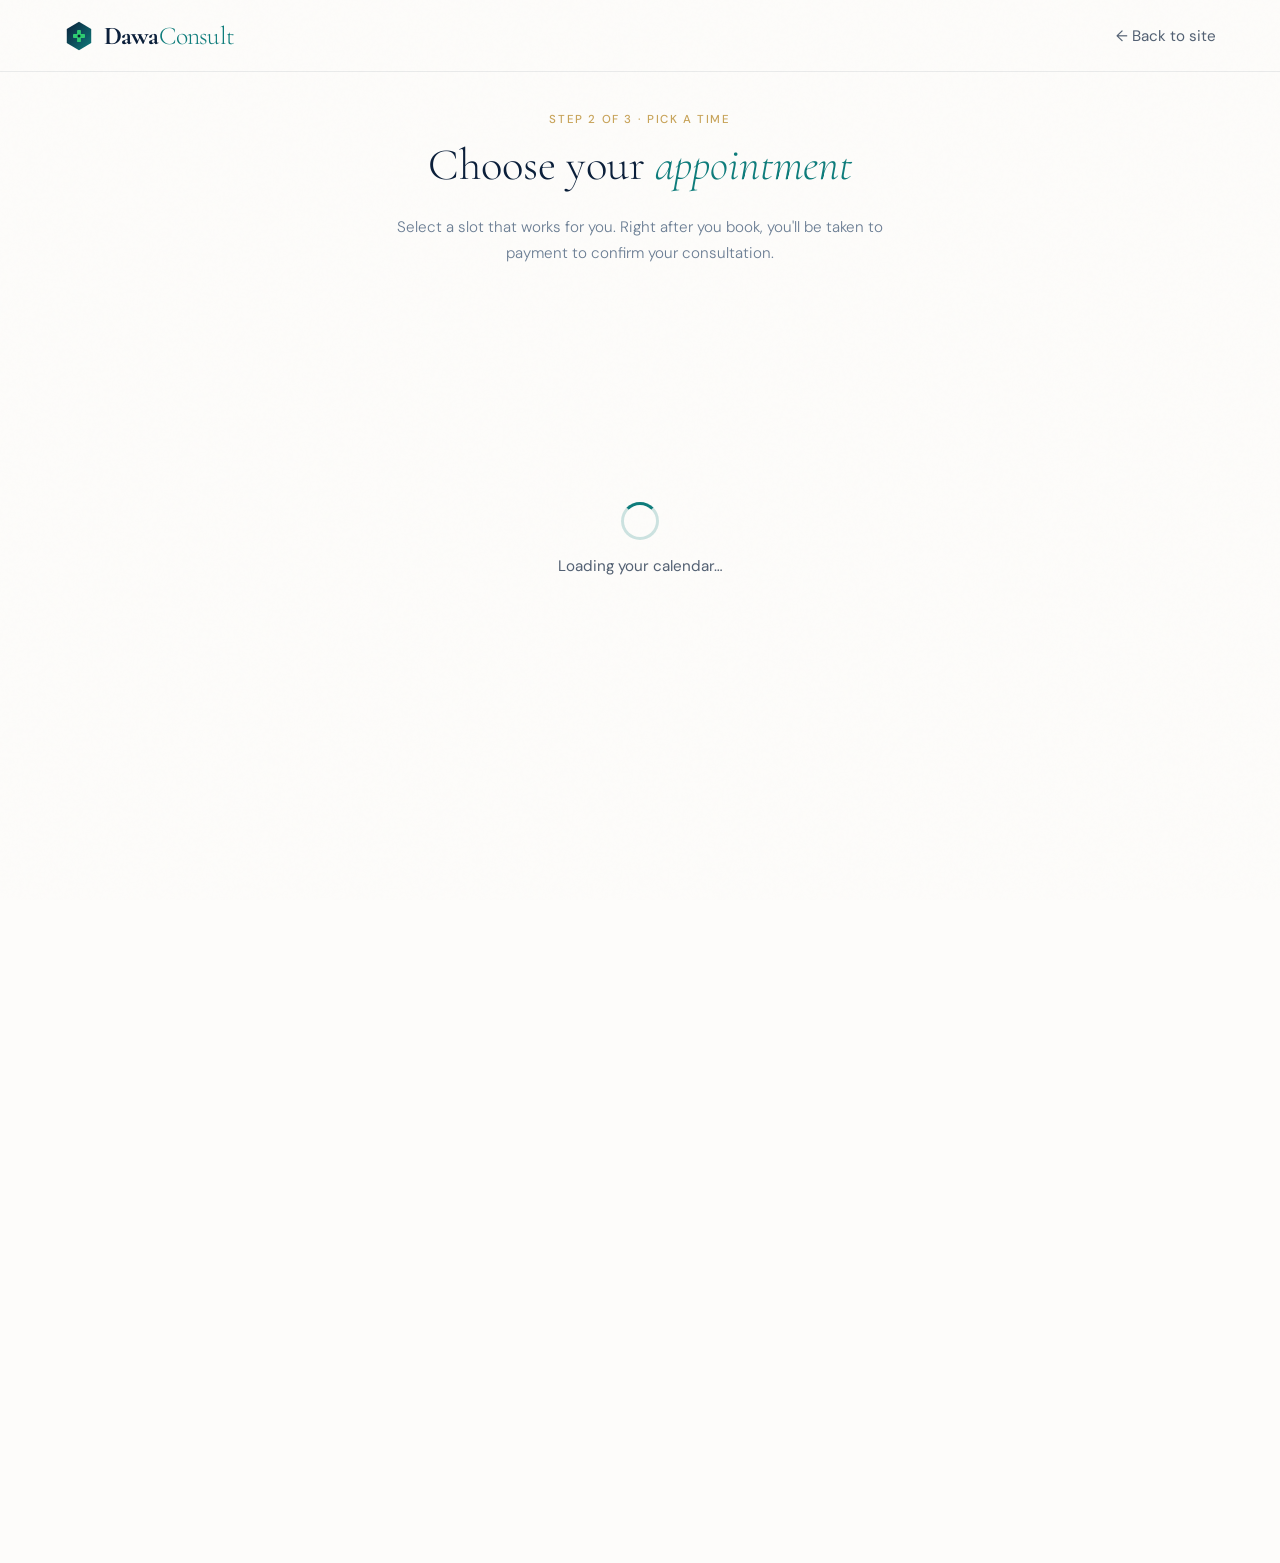
==== commit 56dfb6a4: "Add files via upload" ====
--- a/book.html
+++ b/book.html
@@ -6,14 +6,16 @@
 <meta name="description" content="Pick a time for your DawaConsult pharmacy consultation.">
 <title>Book Your Consultation | DawaConsult</title>
 
+<!-- Speed up the Calendly load a little -->
+<link rel="preconnect" href="https://calendly.com">
+<link rel="preconnect" href="https://assets.calendly.com">
+
 <!-- Same favicon as the rest of the site -->
 <link rel="icon" type="image/svg+xml" href="data:image/svg+xml,%3Csvg xmlns='http://www.w3.org/2000/svg' viewBox='0 0 140 140'%3E%3Cdefs%3E%3ClinearGradient id='g' x1='0%25' y1='0%25' x2='100%25' y2='100%25'%3E%3Cstop offset='0%25' stop-color='%230B1F3A'/%3E%3Cstop offset='100%25' stop-color='%230E7C7B'/%3E%3C/linearGradient%3E%3C/defs%3E%3Cpolygon points='70,4 127,37 127,103 70,136 13,103 13,37' fill='url(%23g)'/%3E%3Crect x='61' y='42' width='18' height='56' rx='4' fill='%232ECC71'/%3E%3Crect x='42' y='61' width='56' height='18' rx='4' fill='%232ECC71'/%3E%3Ccircle cx='70' cy='70' r='7' fill='%230B1F3A'/%3E%3C/svg%3E">
 
-<!-- Same fonts as the rest of the site -->
 <link rel="preconnect" href="https://fonts.googleapis.com">
 <link href="https://fonts.googleapis.com/css2?family=Cormorant+Garamond:ital,wght@0,300;0,400;0,600;0,700;1,300;1,400&family=DM+Sans:wght@300;400;500&display=swap" rel="stylesheet">
 
-<!-- Your existing stylesheet -->
 <link rel="stylesheet" href="styles.css">
 
 <!-- Calendly embed assets -->
@@ -34,7 +36,6 @@
   .book-intro { text-align: center; margin-bottom: 2rem; }
   .book-intro .section-title, .book-intro .section-sub { margin-left: auto; margin-right: auto; }
 
-  /* The little banner that appears when a booking is detected */
   .book-confirm {
     display: none; text-align: center; max-width: 520px; margin: 0 auto 1.5rem;
     background: var(--cream, #F5F0E8); border-radius: 12px; padding: 1rem 1.25rem;
@@ -42,7 +43,33 @@
   }
   .book-confirm.show { display: block; }
 
+  /* Loading state while Calendly's calendar comes up */
+  .book-loader {
+    display: flex; flex-direction: column; align-items: center; justify-content: center;
+    gap: 1rem; min-height: 480px; font-family: 'DM Sans', sans-serif;
+    color: var(--navy, #0B1F3A);
+  }
+  .book-loader .spin {
+    width: 38px; height: 38px; border-radius: 50%;
+    border: 3px solid rgba(14,124,123,0.2); border-top-color: var(--teal, #0E7C7B);
+    animation: bspin 0.9s linear infinite;
+  }
+  @keyframes bspin { to { transform: rotate(360deg); } }
+  .book-loader .lbl { font-size: 0.95rem; opacity: 0.7; }
+
   #calendly-embed { min-width: 320px; height: 720px; }
+
+  /* "Already booked" panel */
+  .book-already {
+    display: none; text-align: center; max-width: 460px; margin: 1rem auto;
+    background: var(--white, #FDFCFA); border: 1px solid rgba(11,31,58,0.1);
+    border-radius: 16px; padding: 2.5rem 1.75rem;
+  }
+  .book-already.show { display: block; }
+  .book-already .tick {
+    width: 56px; height: 56px; border-radius: 50%; background: var(--teal, #0E7C7B);
+    color: #fff; display: grid; place-items: center; font-size: 1.7rem; margin: 0 auto 1.25rem;
+  }
 </style>
 </head>
 <body>
@@ -67,44 +94,69 @@
 </header>
 
 <main class="book-wrap">
-  <div class="book-intro">
+  <div class="book-intro" id="book-intro">
     <div class="section-label">Step 2 of 3 &middot; Pick a time</div>
     <h2 class="section-title">Choose your <em>appointment</em></h2>
     <p class="section-sub">Select a slot that works for you. Right after you book, you'll be taken to payment to confirm your consultation.</p>
   </div>
 
-  <div class="book-confirm" id="book-confirm">
-    Booked! Taking you to payment&hellip;
+  <div class="book-confirm" id="book-confirm">Booked! Taking you to payment&hellip;</div>
+
+  <!-- Loading state, shown until Calendly's calendar appears -->
+  <div class="book-loader" id="book-loader">
+    <div class="spin"></div>
+    <div class="lbl">Loading your calendar&hellip;</div>
   </div>
 
   <!-- Calendly scheduler renders inside here -->
   <div id="calendly-embed"></div>
+
+  <!-- Shown instead of the calendar if they've already booked this session -->
+  <div class="book-already" id="book-already">
+    <div class="tick">&#10003;</div>
+    <h2 class="section-title" style="margin:0 auto 0.5rem;">You've already <em>booked</em></h2>
+    <p class="section-sub" style="margin:0 auto 1.5rem;">You don't need to pick another time — just continue to payment to confirm it.</p>
+    <a href="pay.html" class="btn-primary" id="book-already-pay">Continue to payment</a>
+  </div>
 </main>
 
 <script>
   // ─────────────────────────────────────────────────────────────
   //  book.html — embedded Calendly + hand-off to pay.html
-  //  Calendly lives INSIDE this page, so when the booking finishes
-  //  we catch the signal and send the visitor to pay ourselves.
-  //  (No paid Calendly plan needed.)
+  //  Plus: a loading state, and a guard so a person can't book twice
+  //  in the same session (back button → "go pay", not "book again").
   // ─────────────────────────────────────────────────────────────
 
-  const CALENDLY_URL = 'https://calendly.com/cryanmwirigi/full-consultation';
+  const CALENDLY_URL = 'https://calendly.com/dawaconsult/full-consultation';
 
-  // Read what the form passed along (all optional).
   const params = new URLSearchParams(window.location.search);
-  const tier  = params.get('tier')  || '';   // quick / full / ongoing
+  const tier  = params.get('tier')  || '';
   const email = params.get('email') || '';
   const name  = params.get('name')  || '';
 
-  // Embed the Calendly scheduler, pre-filled with their name/email if we have them.
-  Calendly.initInlineWidget({
-    url: CALENDLY_URL,
-    parentElement: document.getElementById('calendly-embed'),
-    prefill: { name: name, email: email },
-  });
+  // Where to send them to pay (carry package + email).
+  const payQS = new URLSearchParams();
+  if (tier)  payQS.set('tier', tier);
+  if (email) payQS.set('email', email);
+  const payHref = 'pay.html' + (payQS.toString() ? '?' + payQS.toString() : '');
 
-  // Listen for Calendly's messages. When a booking completes, hand off to pay.
+  // ── GUARD: already booked this session? Then don't show the calendar. ──
+  if (sessionStorage.getItem('dawa_booked') === '1') {
+    document.getElementById('book-intro').style.display = 'none';
+    document.getElementById('book-loader').style.display = 'none';
+    document.getElementById('calendly-embed').style.display = 'none';
+    const pay = sessionStorage.getItem('dawa_pay_href') || payHref;
+    document.getElementById('book-already-pay').setAttribute('href', pay);
+    document.getElementById('book-already').classList.add('show');
+  } else {
+    // Normal path: load the Calendly scheduler.
+    Calendly.initInlineWidget({
+      url: CALENDLY_URL,
+      parentElement: document.getElementById('calendly-embed'),
+      prefill: { name: name, email: email },
+    });
+  }
+
   function isCalendlyEvent(e) {
     return e.data && e.origin === 'https://calendly.com'
       && typeof e.data.event === 'string'
@@ -112,17 +164,17 @@
   }
 
   window.addEventListener('message', function (e) {
-    if (isCalendlyEvent(e) && e.data.event === 'calendly.event_scheduled') {
-      // Show a brief confirmation, then forward to payment carrying the package + email.
+    if (!isCalendlyEvent(e)) return;
+
+    // Any Calendly message means the widget is up → hide our loader.
+    document.getElementById('book-loader').style.display = 'none';
+
+    // Booking finished → remember it, then hand off to payment.
+    if (e.data.event === 'calendly.event_scheduled') {
+      sessionStorage.setItem('dawa_booked', '1');
+      sessionStorage.setItem('dawa_pay_href', payHref);
       document.getElementById('book-confirm').classList.add('show');
-
-      const next = new URLSearchParams();
-      if (tier)  next.set('tier', tier);
-      if (email) next.set('email', email);
-
-      setTimeout(function () {
-        window.location.href = 'pay.html' + (next.toString() ? '?' + next.toString() : '');
-      }, 1200);
+      setTimeout(function () { window.location.href = payHref; }, 1200);
     }
   });
 </script>
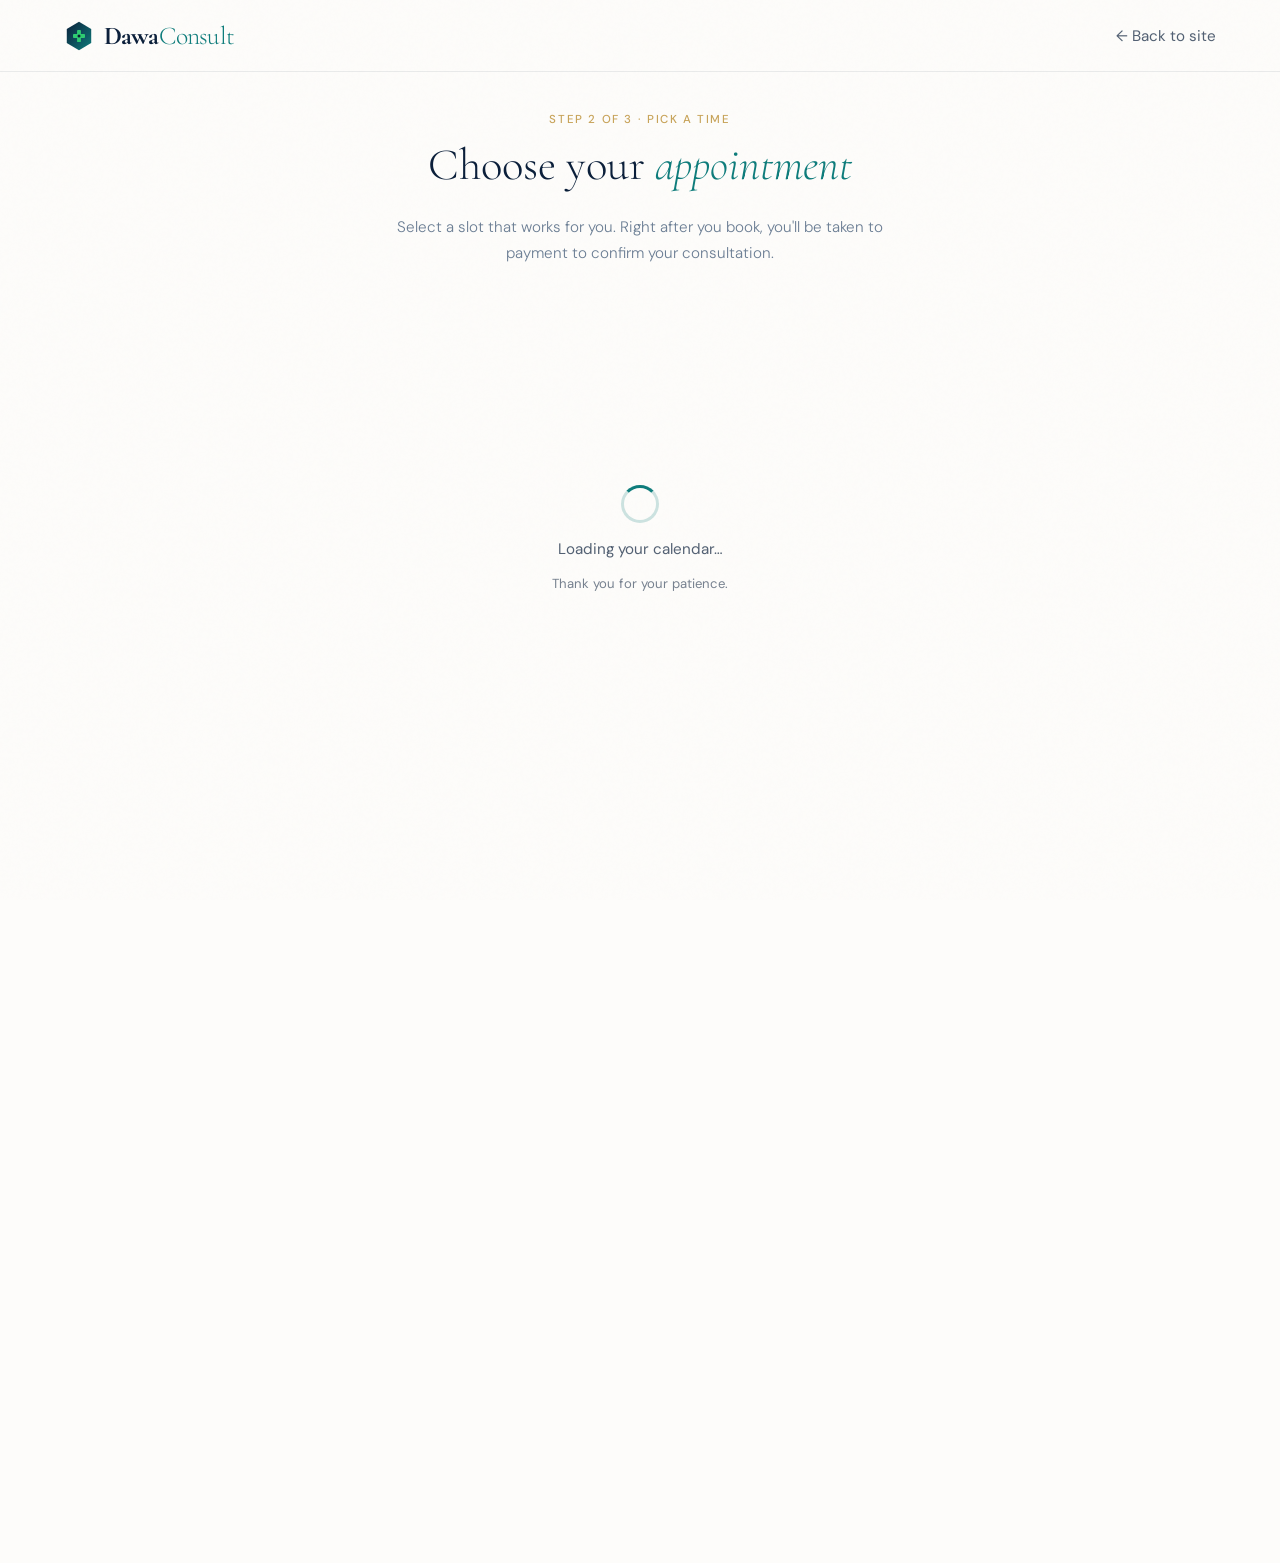
==== commit 8570df30: "Add files via upload" ====
--- a/book.html
+++ b/book.html
@@ -106,6 +106,7 @@
   <div class="book-loader" id="book-loader">
     <div class="spin"></div>
     <div class="lbl">Loading your calendar&hellip;</div>
+    <div class="lbl" style="font-size:0.82rem;opacity:0.55;">Thank you for your patience.</div>
   </div>
 
   <!-- Calendly scheduler renders inside here -->
